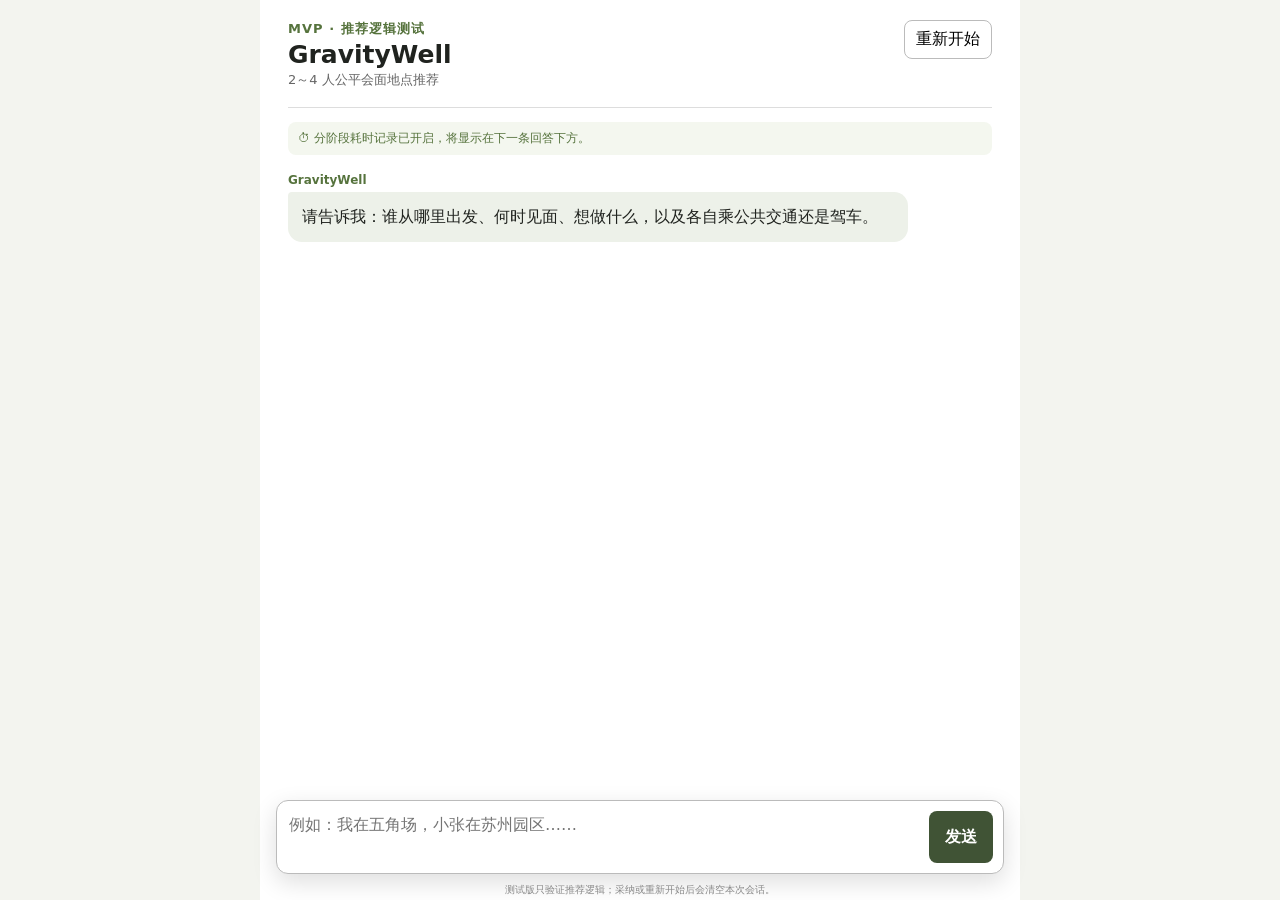
==== static/index.html @ eb4bead4 "Initial GravityWell MVP" ====
<!doctype html>
<html lang="zh-CN">
  <head>
    <meta charset="utf-8">
    <meta name="viewport" content="width=device-width,initial-scale=1,viewport-fit=cover">
    <title>GravityWell 推荐逻辑测试台</title>
    <link rel="stylesheet" href="/static/style.css?v=recommendation-history-3">
  </head>
  <body>
    <main class="app-shell">
      <header>
        <div>
          <p class="tag">MVP · 推荐逻辑测试</p>
          <h1>GravityWell</h1>
          <p>2～4 人公平会面地点推荐</p>
        </div>
        <button id="restart" class="secondary">重新开始</button>
      </header>

      <p class="timing-status">⏱ 分阶段耗时记录已开启，将显示在下一条回答下方。</p>

      <section id="messages" class="messages" aria-live="polite">
        <article class="message assistant">
          <b>GravityWell</b>
          <p>请告诉我：谁从哪里出发、何时见面、想做什么，以及各自乘公共交通还是驾车。</p>
        </article>
      </section>

      <form id="chat-form" class="composer">
        <textarea id="message-input" rows="2" maxlength="2000" placeholder="例如：我在五角场，小张在苏州园区……" required></textarea>
        <button id="send" type="submit">发送</button>
      </form>
      <p class="notice">测试版只验证推荐逻辑；采纳或重新开始后会清空本次会话。</p>
    </main>
    <script src="/static/app.js?v=recommendation-history-3" defer></script>
  </body>
</html>
---- static/style.css ----
:root {
  font-family: system-ui, -apple-system, "PingFang SC", "Microsoft YaHei", sans-serif;
  color: #20231f;
  background: #f3f4ef;
}

* { box-sizing: border-box; }
body { margin: 0; }
button, textarea { font: inherit; }
button { cursor: pointer; }

.app-shell { width: min(100%, 760px); min-height: 100vh; margin: auto; padding: 20px 16px 120px; background: white; }
header { display: flex; justify-content: space-between; gap: 16px; align-items: flex-start; padding-bottom: 18px; border-bottom: 1px solid #ddd; }
h1 { margin: 2px 0; font-size: 25px; }
header p { margin: 0; color: #666; font-size: 13px; }
.tag { color: #56733d; font-weight: 700; letter-spacing: .08em; }
.secondary { padding: 8px 11px; border: 1px solid #bbb; border-radius: 8px; background: white; }
.timing-status { margin: 14px 0 0; padding: 8px 10px; border-radius: 8px; background: #f4f7ef; color: #56733d; font-size: 12px; }
.messages { padding: 18px 0; }
.message { max-width: 88%; margin: 0 0 16px; }
.message b { display: block; margin-bottom: 5px; font-size: 12px; color: #56733d; }
.message p { margin: 0; padding: 12px 14px; border-radius: 4px 14px 14px; background: #edf1e9; line-height: 1.65; white-space: pre-wrap; }
.message.user { margin-left: auto; }
.message.user b { color: #666; text-align: right; }
.message.user p { color: white; background: #3f4f36; border-radius: 14px 4px 14px 14px; }
.timings { display: block; margin-top: 8px; color: #6b7280; font-size: 12px; line-height: 1.5; }
.message.with-candidates { width: 100%; max-width: 100%; }
.candidate-round { display: grid; gap: 12px; margin-top: 14px; padding: 12px; border: 1px solid #dce2d6; border-radius: 12px; background: #fafbf8; }
.round-heading { margin: 0; color: #56733d; font-size: 14px; }
.candidate { padding: 15px; border: 1px solid #cad3c2; border-radius: 12px; }
.candidate h2 { margin: 0 0 4px; font-size: 17px; }
.candidate .meta { margin: 0 0 10px; color: #666; font-size: 12px; }
.score { float: right; color: #42612c; font-weight: 800; }
.breakdown { display: flex; flex-wrap: wrap; gap: 5px; margin: 8px 0; }
.breakdown span { padding: 3px 6px; border-radius: 5px; background: #edf1e9; color: #52604b; font-size: 10px; }
.routes { margin: 10px 0; padding: 10px 12px; background: #f5f6f2; border-radius: 8px; }
.routes p { margin: 4px 0; font-size: 13px; }
.reason, .warning { margin: 8px 0 0; font-size: 13px; line-height: 1.55; }
.weather { margin: 8px 0; color: #49623a; font-size: 13px; }
.opening { margin: 8px 0; color: #4d5a43; font-size: 12px; }
.warning { color: #9b5b22; }
.accept { width: 100%; margin-top: 12px; padding: 9px; border: 0; border-radius: 8px; background: #d9ef7f; color: #263019; font-weight: 700; }
.accept:disabled { background: #e5e7e1; color: #7a7e74; cursor: default; }
.composer { position: fixed; left: 50%; bottom: 26px; transform: translateX(-50%); width: min(calc(100% - 24px), 728px); display: flex; gap: 8px; padding: 10px; border: 1px solid #bbb; border-radius: 12px; background: white; box-shadow: 0 8px 25px #0002; }
textarea { flex: 1; min-width: 0; resize: none; border: 0; outline: 0; line-height: 1.5; }
.composer button { width: 64px; border: 0; border-radius: 8px; background: #405335; color: white; font-weight: 700; }
.composer button:disabled { opacity: .45; }
.notice { position: fixed; bottom: 3px; left: 0; width: 100%; margin: 0; color: #888; font-size: 10px; text-align: center; }
@media (min-width: 720px) { .app-shell { padding-inline: 28px; } }
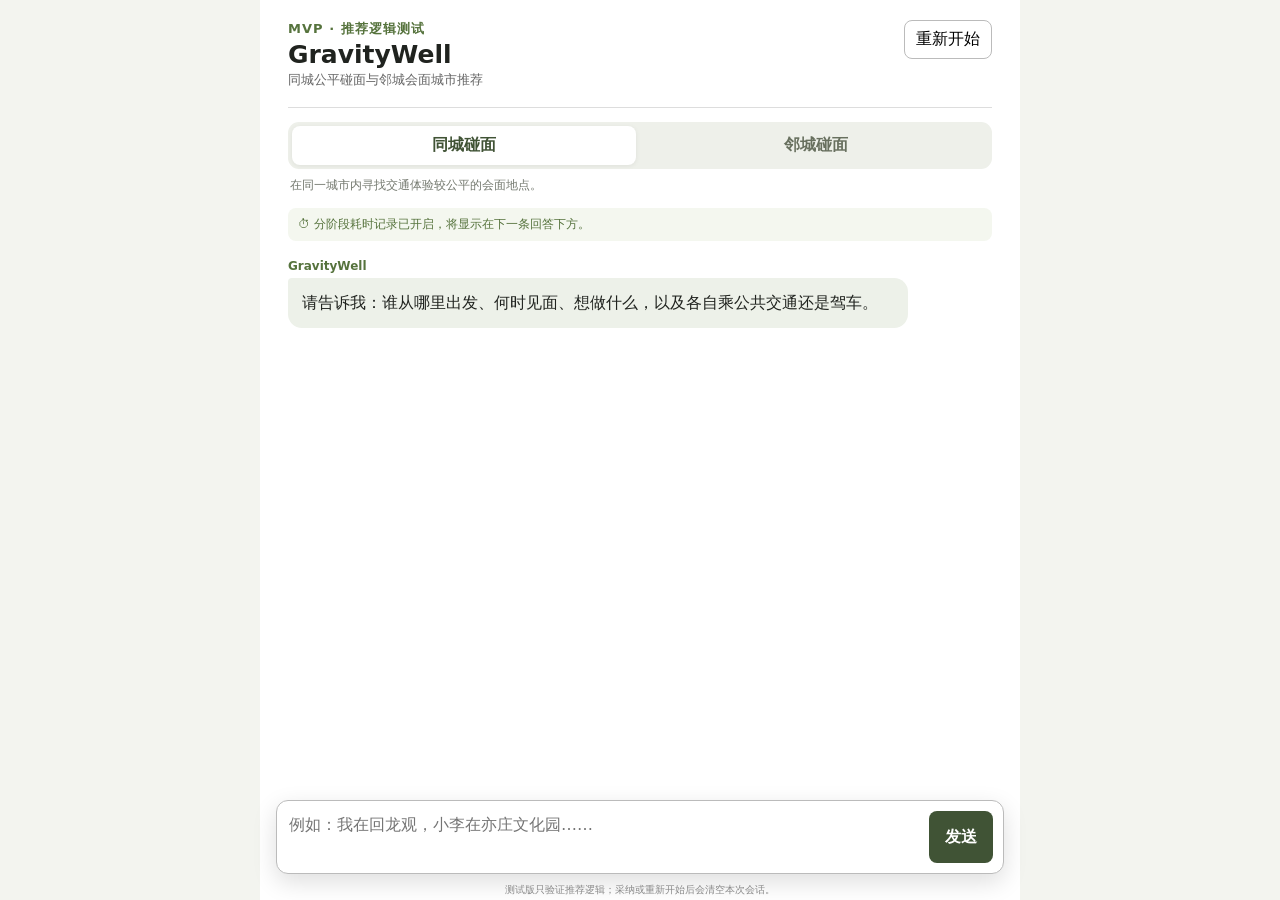
==== commit ff397758: "Add intercity workflow and automatic mode routing" ====
--- a/static/index.html
+++ b/static/index.html
@@ -4,7 +4,7 @@
     <meta charset="utf-8">
     <meta name="viewport" content="width=device-width,initial-scale=1,viewport-fit=cover">
     <title>GravityWell 推荐逻辑测试台</title>
-    <link rel="stylesheet" href="/static/style.css?v=recommendation-history-3">
+    <link rel="stylesheet" href="/static/style.css?v=feedback-motion-1">
   </head>
   <body>
     <main class="app-shell">
@@ -12,10 +12,16 @@
         <div>
           <p class="tag">MVP · 推荐逻辑测试</p>
           <h1>GravityWell</h1>
-          <p>2～4 人公平会面地点推荐</p>
+          <p>同城公平碰面与邻城会面城市推荐</p>
         </div>
         <button id="restart" class="secondary">重新开始</button>
       </header>
+
+      <nav class="mode-switch" aria-label="推荐模式">
+        <button type="button" class="mode-button active" data-mode="same_city">同城碰面</button>
+        <button type="button" class="mode-button" data-mode="intercity">邻城碰面</button>
+      </nav>
+      <p id="mode-help" class="mode-help">在同一城市内寻找交通体验较公平的会面地点。</p>
 
       <p class="timing-status">⏱ 分阶段耗时记录已开启，将显示在下一条回答下方。</p>
 
@@ -32,6 +38,6 @@
       </form>
       <p class="notice">测试版只验证推荐逻辑；采纳或重新开始后会清空本次会话。</p>
     </main>
-    <script src="/static/app.js?v=recommendation-history-3" defer></script>
+    <script src="/static/app.js?v=feedback-motion-1" defer></script>
   </body>
 </html>
--- a/static/style.css
+++ b/static/style.css
@@ -15,17 +15,27 @@
 header p { margin: 0; color: #666; font-size: 13px; }
 .tag { color: #56733d; font-weight: 700; letter-spacing: .08em; }
 .secondary { padding: 8px 11px; border: 1px solid #bbb; border-radius: 8px; background: white; }
+.mode-switch { display: grid; grid-template-columns: 1fr 1fr; gap: 8px; margin-top: 14px; padding: 4px; border-radius: 11px; background: #eef0ea; }
+.mode-button { padding: 9px; border: 0; border-radius: 8px; background: transparent; color: #68705f; font-weight: 700; }
+.mode-button.active { background: white; color: #405335; box-shadow: 0 1px 5px #0001; }
+.mode-help { margin: 8px 2px 0; color: #74796f; font-size: 12px; }
 .timing-status { margin: 14px 0 0; padding: 8px 10px; border-radius: 8px; background: #f4f7ef; color: #56733d; font-size: 12px; }
 .messages { padding: 18px 0; }
-.message { max-width: 88%; margin: 0 0 16px; }
+.message { max-width: 88%; margin: 0 0 16px; animation: message-enter .28s cubic-bezier(.22,.8,.32,1) both; }
 .message b { display: block; margin-bottom: 5px; font-size: 12px; color: #56733d; }
 .message p { margin: 0; padding: 12px 14px; border-radius: 4px 14px 14px; background: #edf1e9; line-height: 1.65; white-space: pre-wrap; }
 .message.user { margin-left: auto; }
 .message.user b { color: #666; text-align: right; }
 .message.user p { color: white; background: #3f4f36; border-radius: 14px 4px 14px 14px; }
 .timings { display: block; margin-top: 8px; color: #6b7280; font-size: 12px; line-height: 1.5; }
+.thinking-message p { display: flex; align-items: center; gap: 8px; color: #5f6958; }
+.thinking-dots { display: inline-flex; gap: 4px; align-items: center; min-width: 28px; }
+.thinking-dots i { width: 5px; height: 5px; border-radius: 50%; background: #718365; animation: thinking-dot 1.05s ease-in-out infinite; }
+.thinking-dots i:nth-child(2) { animation-delay: .14s; }
+.thinking-dots i:nth-child(3) { animation-delay: .28s; }
+.thinking-message.thinking-exit { animation: thinking-exit .16s ease forwards; }
 .message.with-candidates { width: 100%; max-width: 100%; }
-.candidate-round { display: grid; gap: 12px; margin-top: 14px; padding: 12px; border: 1px solid #dce2d6; border-radius: 12px; background: #fafbf8; }
+.candidate-round { display: grid; gap: 12px; margin-top: 14px; padding: 12px; border: 1px solid #dce2d6; border-radius: 12px; background: #fafbf8; animation: result-enter .38s cubic-bezier(.22,.8,.32,1) both; }
 .round-heading { margin: 0; color: #56733d; font-size: 14px; }
 .candidate { padding: 15px; border: 1px solid #cad3c2; border-radius: 12px; }
 .candidate h2 { margin: 0 0 4px; font-size: 17px; }
@@ -38,6 +48,7 @@
 .reason, .warning { margin: 8px 0 0; font-size: 13px; line-height: 1.55; }
 .weather { margin: 8px 0; color: #49623a; font-size: 13px; }
 .opening { margin: 8px 0; color: #4d5a43; font-size: 12px; }
+.gateway { margin: 9px 0; padding: 8px 10px; border-left: 3px solid #78915e; background: #f4f7ef; color: #405335; font-size: 12px; }
 .warning { color: #9b5b22; }
 .accept { width: 100%; margin-top: 12px; padding: 9px; border: 0; border-radius: 8px; background: #d9ef7f; color: #263019; font-weight: 700; }
 .accept:disabled { background: #e5e7e1; color: #7a7e74; cursor: default; }
@@ -47,3 +58,29 @@
 .composer button:disabled { opacity: .45; }
 .notice { position: fixed; bottom: 3px; left: 0; width: 100%; margin: 0; color: #888; font-size: 10px; text-align: center; }
 @media (min-width: 720px) { .app-shell { padding-inline: 28px; } }
+
+@keyframes message-enter {
+  from { opacity: 0; transform: translateY(7px); }
+  to { opacity: 1; transform: translateY(0); }
+}
+
+@keyframes result-enter {
+  from { opacity: 0; transform: translateY(10px) scale(.995); }
+  to { opacity: 1; transform: translateY(0) scale(1); }
+}
+
+@keyframes thinking-dot {
+  0%, 60%, 100% { opacity: .35; transform: translateY(0); }
+  30% { opacity: 1; transform: translateY(-3px); }
+}
+
+@keyframes thinking-exit {
+  to { opacity: 0; transform: translateY(-3px); }
+}
+
+@media (prefers-reduced-motion: reduce) {
+  .message, .candidate-round, .thinking-dots i, .thinking-message.thinking-exit {
+    animation: none;
+  }
+  * { scroll-behavior: auto !important; }
+}
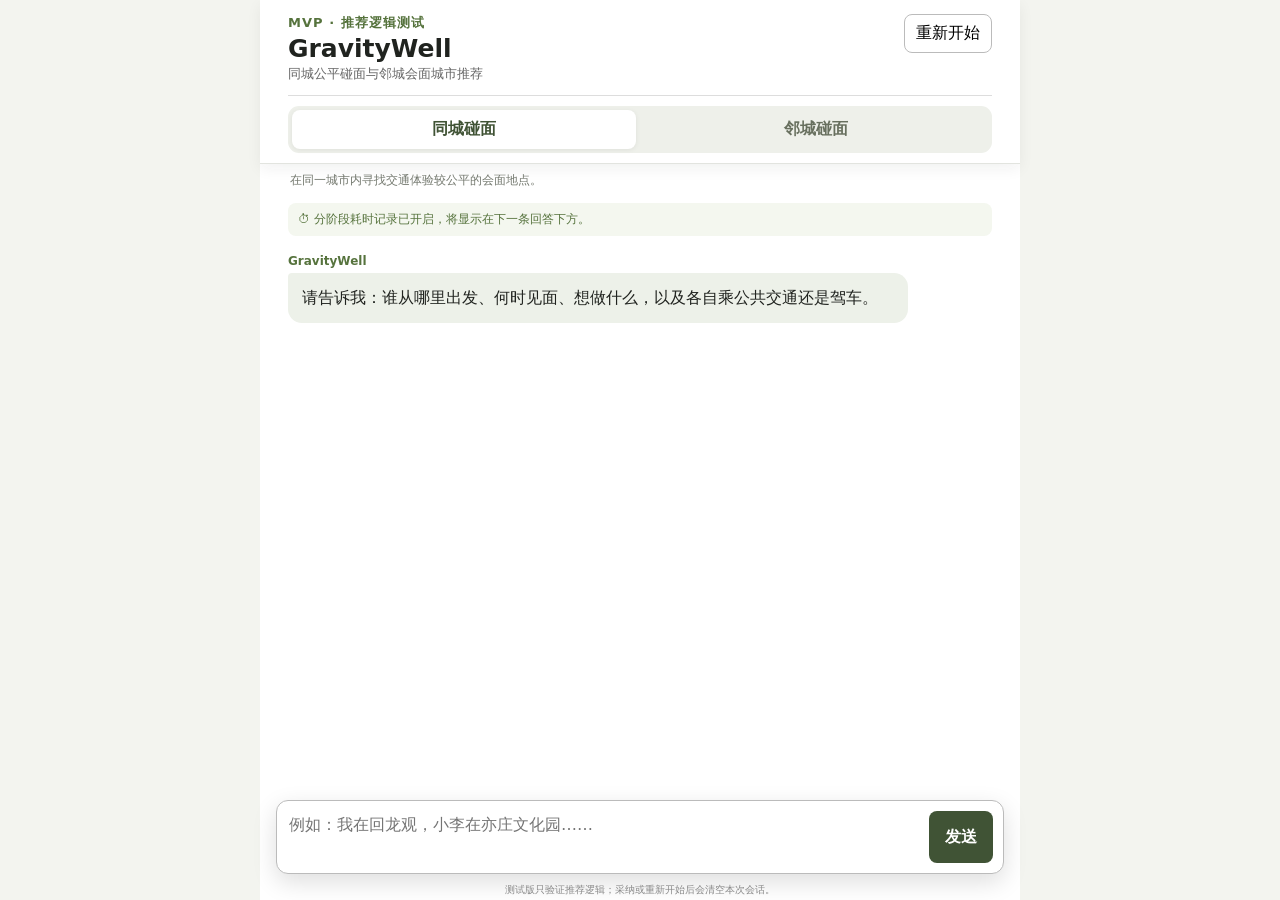
==== commit 50762bef: "Refactor recommendation flow with semantic planning" ====
--- a/static/index.html
+++ b/static/index.html
@@ -4,23 +4,25 @@
     <meta charset="utf-8">
     <meta name="viewport" content="width=device-width,initial-scale=1,viewport-fit=cover">
     <title>GravityWell 推荐逻辑测试台</title>
-    <link rel="stylesheet" href="/static/style.css?v=feedback-motion-1">
+    <link rel="stylesheet" href="/static/style.css?v=sticky-header-1">
   </head>
   <body>
     <main class="app-shell">
-      <header>
-        <div>
-          <p class="tag">MVP · 推荐逻辑测试</p>
-          <h1>GravityWell</h1>
-          <p>同城公平碰面与邻城会面城市推荐</p>
-        </div>
-        <button id="restart" class="secondary">重新开始</button>
-      </header>
+      <div class="sticky-top">
+        <header>
+          <div>
+            <p class="tag">MVP · 推荐逻辑测试</p>
+            <h1>GravityWell</h1>
+            <p>同城公平碰面与邻城会面城市推荐</p>
+          </div>
+          <button id="restart" class="secondary">重新开始</button>
+        </header>
 
-      <nav class="mode-switch" aria-label="推荐模式">
-        <button type="button" class="mode-button active" data-mode="same_city">同城碰面</button>
-        <button type="button" class="mode-button" data-mode="intercity">邻城碰面</button>
-      </nav>
+        <nav class="mode-switch" aria-label="推荐模式">
+          <button type="button" class="mode-button active" data-mode="same_city">同城碰面</button>
+          <button type="button" class="mode-button" data-mode="intercity">邻城碰面</button>
+        </nav>
+      </div>
       <p id="mode-help" class="mode-help">在同一城市内寻找交通体验较公平的会面地点。</p>
 
       <p class="timing-status">⏱ 分阶段耗时记录已开启，将显示在下一条回答下方。</p>
@@ -38,6 +40,6 @@
       </form>
       <p class="notice">测试版只验证推荐逻辑；采纳或重新开始后会清空本次会话。</p>
     </main>
-    <script src="/static/app.js?v=feedback-motion-1" defer></script>
+    <script src="/static/app.js?v=atmosphere-search-1" defer></script>
   </body>
 </html>
--- a/static/style.css
+++ b/static/style.css
@@ -10,12 +10,13 @@
 button { cursor: pointer; }
 
 .app-shell { width: min(100%, 760px); min-height: 100vh; margin: auto; padding: 20px 16px 120px; background: white; }
-header { display: flex; justify-content: space-between; gap: 16px; align-items: flex-start; padding-bottom: 18px; border-bottom: 1px solid #ddd; }
+.sticky-top { position: sticky; top: 0; z-index: 20; margin: -20px -16px 0; padding: calc(14px + env(safe-area-inset-top)) 16px 10px; border-bottom: 1px solid #e2e4df; background: rgba(255, 255, 255, .96); box-shadow: 0 5px 14px rgba(31, 40, 27, .06); backdrop-filter: blur(10px); }
+header { display: flex; justify-content: space-between; gap: 16px; align-items: flex-start; padding-bottom: 12px; border-bottom: 1px solid #ddd; }
 h1 { margin: 2px 0; font-size: 25px; }
 header p { margin: 0; color: #666; font-size: 13px; }
 .tag { color: #56733d; font-weight: 700; letter-spacing: .08em; }
 .secondary { padding: 8px 11px; border: 1px solid #bbb; border-radius: 8px; background: white; }
-.mode-switch { display: grid; grid-template-columns: 1fr 1fr; gap: 8px; margin-top: 14px; padding: 4px; border-radius: 11px; background: #eef0ea; }
+.mode-switch { display: grid; grid-template-columns: 1fr 1fr; gap: 8px; margin-top: 10px; padding: 4px; border-radius: 11px; background: #eef0ea; }
 .mode-button { padding: 9px; border: 0; border-radius: 8px; background: transparent; color: #68705f; font-weight: 700; }
 .mode-button.active { background: white; color: #405335; box-shadow: 0 1px 5px #0001; }
 .mode-help { margin: 8px 2px 0; color: #74796f; font-size: 12px; }
@@ -49,6 +50,11 @@
 .weather { margin: 8px 0; color: #49623a; font-size: 13px; }
 .opening { margin: 8px 0; color: #4d5a43; font-size: 12px; }
 .gateway { margin: 9px 0; padding: 8px 10px; border-left: 3px solid #78915e; background: #f4f7ef; color: #405335; font-size: 12px; }
+.atmosphere-evidence { margin: 10px 0; padding: 10px 12px; border: 1px solid #d8dfd1; border-radius: 8px; background: #f8faf5; color: #46513f; font-size: 12px; }
+.atmosphere-evidence p { margin: 5px 0; line-height: 1.55; }
+.atmosphere-evidence small { color: #747c6d; }
+.atmosphere-evidence nav { margin-top: 6px; line-height: 1.5; }
+.atmosphere-evidence a { color: #4f6d3c; text-decoration-thickness: 1px; text-underline-offset: 2px; }
 .warning { color: #9b5b22; }
 .accept { width: 100%; margin-top: 12px; padding: 9px; border: 0; border-radius: 8px; background: #d9ef7f; color: #263019; font-weight: 700; }
 .accept:disabled { background: #e5e7e1; color: #7a7e74; cursor: default; }
@@ -57,7 +63,10 @@
 .composer button { width: 64px; border: 0; border-radius: 8px; background: #405335; color: white; font-weight: 700; }
 .composer button:disabled { opacity: .45; }
 .notice { position: fixed; bottom: 3px; left: 0; width: 100%; margin: 0; color: #888; font-size: 10px; text-align: center; }
-@media (min-width: 720px) { .app-shell { padding-inline: 28px; } }
+@media (min-width: 720px) {
+  .app-shell { padding-inline: 28px; }
+  .sticky-top { margin-inline: -28px; padding-inline: 28px; }
+}
 
 @keyframes message-enter {
   from { opacity: 0; transform: translateY(7px); }
